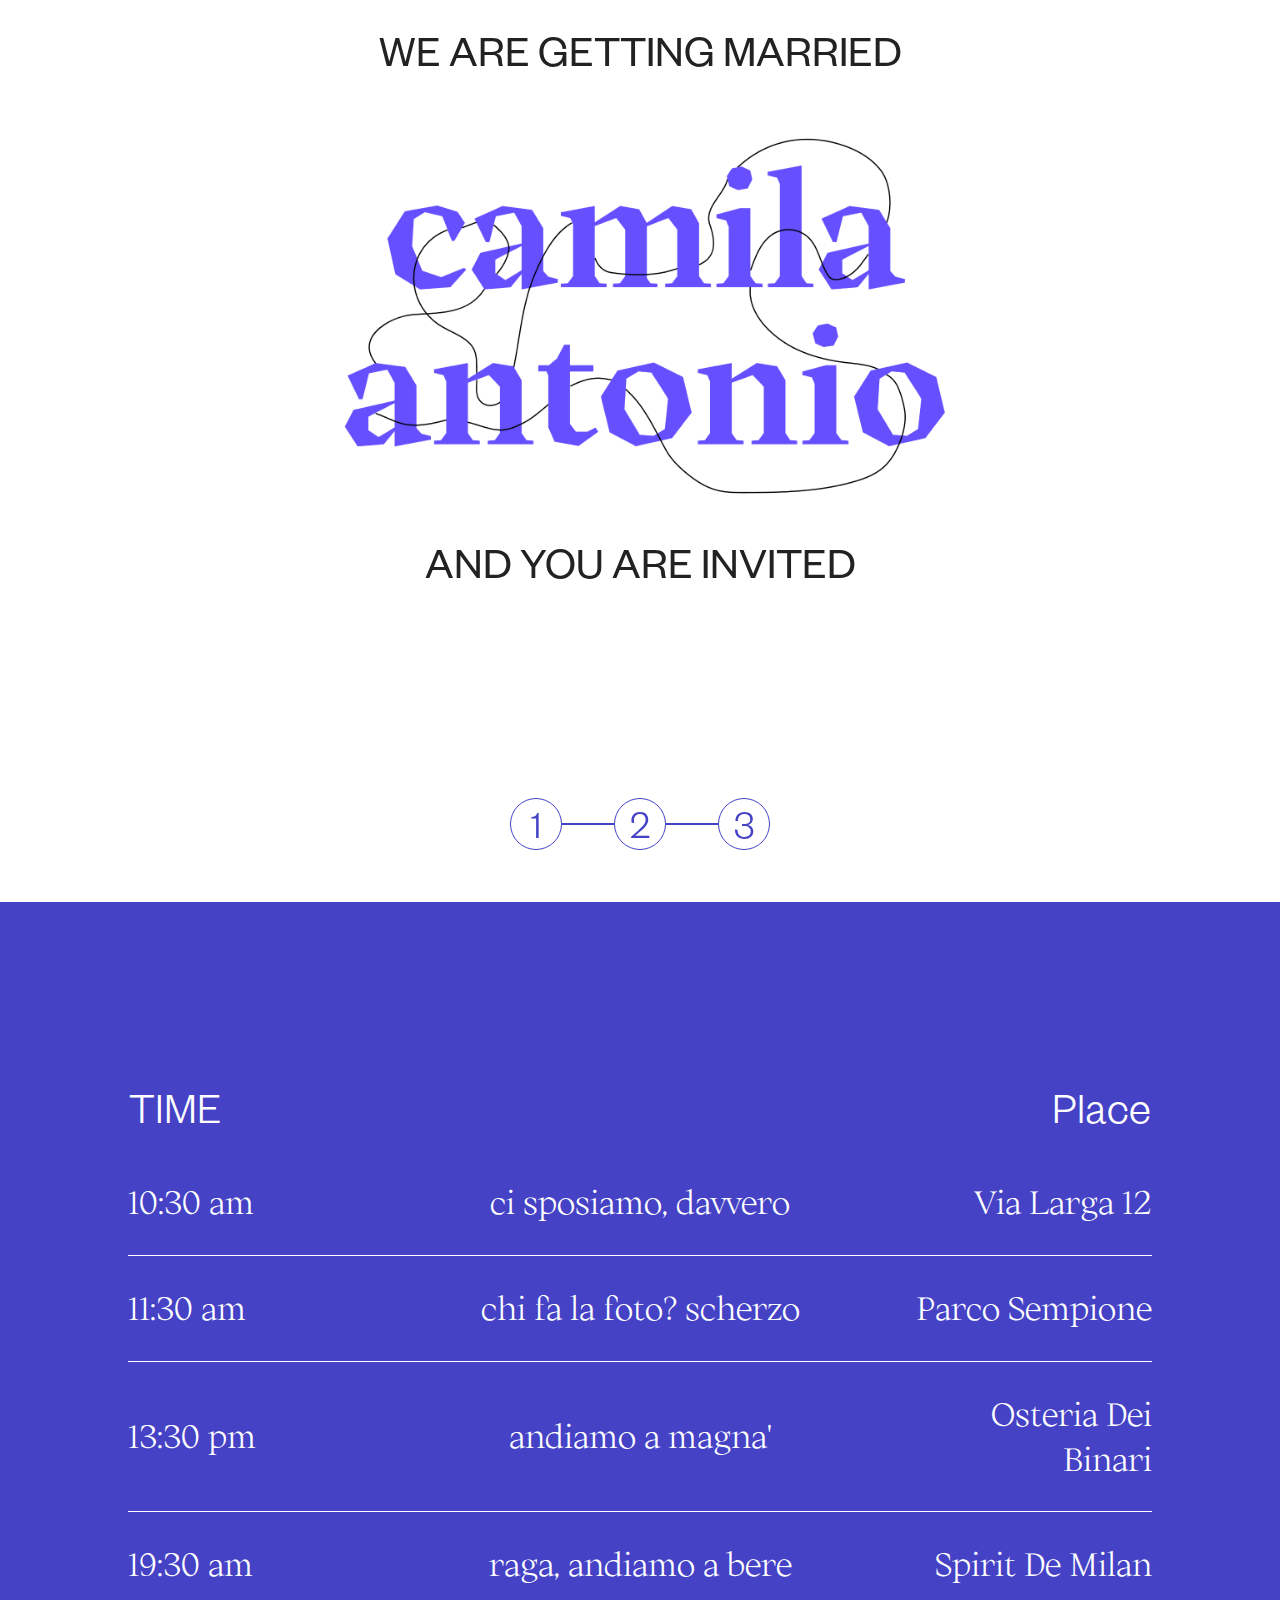
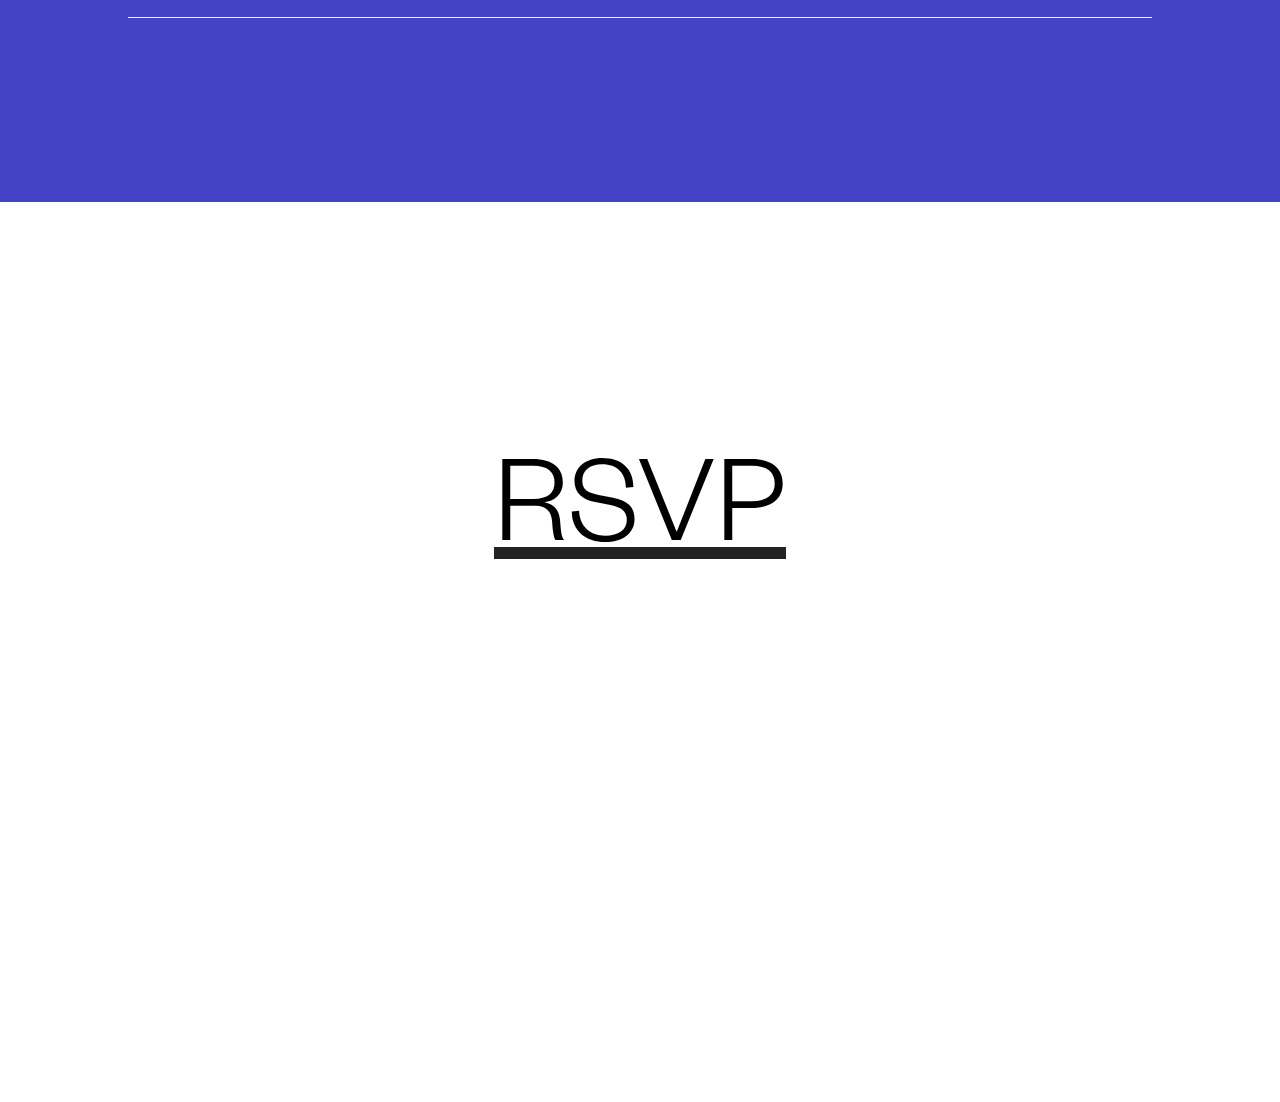
==== index.html @ f2231661 "first commit" ====
<!doctype html>
<html class="no-js" lang="">

<head>
  <meta charset="utf-8">
  <title></title>
  <meta name="description" content="">
  <meta name="viewport" content="width=device-width, initial-scale=1">
  <!-- Place favicon.ico in the root directory -->

  <link rel="stylesheet" href="css/normalize.css">
  <link rel="stylesheet" href="css/main.css">

  <meta name="theme-color" content="#fafafa">
</head>

<body>
  <section class="main" id="main">
    <h1 class="uppercase font-grotesk-regular">we are getting married</h1>
      <img class="hero" src="assets/logo-3@2x.png" alt="hero">
    <h1 class="uppercase font-grotesk-regular">and you are invited</h1>
  </section>
  <section class="timeline" id="timeline">
    <table>
      <tr class="font-grotesk-light">
        <th class="left-column">time</th>
        <th class="center-column"></th>
        <th class="right-column">place</th>
      </tr>
      <tr class="font-ortica-light">
        <td>10:30 am</td>
        <td class="center-column">ci sposiamo, davvero</td>
        <td class="right-column" style="width: 25%">via larga 12</td>
      </tr>
      <tr class="font-ortica-light">
        <td>11:30 am</td>
        <td class="center-column" style="width: 50%">chi fa la foto? scherzo</td>
        <td class="right-column">parco sempione</td>
      </tr>
      <tr class="font-ortica-light">
        <td>13:30 pm</td>
        <td class="center-column" style="width: 50%">andiamo a magna'</td>
        <td class="right-column">Osteria dei Binari</td>
      </tr>
      <tr class="font-ortica-light">
        <td>19:30 am</td>
        <td class="center-column" style="width: 50%">raga, andiamo a bere</td>
        <td class="right-column"> Spirit de Milan</td>
      </tr>
    </table>
  </section>
  <section class="confirmation" id="confirmation">
    <h2 class="rsvp font-grotesk-light"><a href="#top">RSVP</a></h2>
    <video width="50%" src="assets/Comp.mov" muted autoplay="autoplay" loop playsinline></video>
  </section>
  <nav class="navigation">
    <ul class="navigation-list">
      <a href="#top"><li class="navigation-item circled">1</li></a>
      <span class="navigation-item-separator"></span>
      <a href="#timeline"><li class="navigation-item circled">2</li></a>
      <span class="navigation-item-separator"></span>
      <a href="#confirmation"><li class="navigation-item circled">3</li></a>
    </ul>
  </nav>
  <script src="https://ajax.googleapis.com/ajax/libs/jquery/3.5.1/jquery.min.js"></script>
  <script src="js/main.js"></script>
</body>

</html>
---- css/main.css ----
/*! HTML5 Boilerplate v8.0.0 | MIT License | https://html5boilerplate.com/ */

/* main.css 2.1.0 | MIT License | https://github.com/h5bp/main.css#readme */
/*
 * What follows is the result of much research on cross-browser styling.
 * Credit left inline and big thanks to Nicolas Gallagher, Jonathan Neal,
 * Kroc Camen, and the H5BP dev community and team.
 */

/* ==========================================================================
   Base styles: opinionated defaults
   ========================================================================== */

html {
  color: #222;
  font-size: 1em;
  line-height: 1.4;
}

/*
 * Remove text-shadow in selection highlight:
 * https://twitter.com/miketaylr/status/12228805301
 *
 * Vendor-prefixed and regular ::selection selectors cannot be combined:
 * https://stackoverflow.com/a/16982510/7133471
 *
 * Customize the background color to match your design.
 */

::-moz-selection {
  background: #b3d4fc;
  text-shadow: none;
}

::selection {
  background: #b3d4fc;
  text-shadow: none;
}

/*
 * A better looking default horizontal rule
 */

hr {
  display: block;
  height: 1px;
  border: 0;
  border-top: 1px solid #ccc;
  margin: 1em 0;
  padding: 0;
}

/*
 * Remove the gap between audio, canvas, iframes,
 * images, videos and the bottom of their containers:
 * https://github.com/h5bp/html5-boilerplate/issues/440
 */

audio,
canvas,
iframe,
img,
svg,
video {
  vertical-align: middle;
}

/*
 * Remove default fieldset styles.
 */

fieldset {
  border: 0;
  margin: 0;
  padding: 0;
}

/*
 * Allow only vertical resizing of textareas.
 */

textarea {
  resize: vertical;
}

/* ==========================================================================
   Author's custom styles
   ========================================================================== */

/* ==========================================================================
   Helper classes
   ========================================================================== */

/*
 * Hide visually and from screen readers
 */

.hidden,
[hidden] {
  display: none !important;
}

/*
 * Hide only visually, but have it available for screen readers:
 * https://snook.ca/archives/html_and_css/hiding-content-for-accessibility
 *
 * 1. For long content, line feeds are not interpreted as spaces and small width
 *    causes content to wrap 1 word per line:
 *    https://medium.com/@jessebeach/beware-smushed-off-screen-accessible-text-5952a4c2cbfe
 */

.sr-only {
  border: 0;
  clip: rect(0, 0, 0, 0);
  height: 1px;
  margin: -1px;
  overflow: hidden;
  padding: 0;
  position: absolute;
  white-space: nowrap;
  width: 1px;
  /* 1 */
}

/*
 * Extends the .sr-only class to allow the element
 * to be focusable when navigated to via the keyboard:
 * https://www.drupal.org/node/897638
 */

.sr-only.focusable:active,
.sr-only.focusable:focus {
  clip: auto;
  height: auto;
  margin: 0;
  overflow: visible;
  position: static;
  white-space: inherit;
  width: auto;
}

/*
 * Hide visually and from screen readers, but maintain layout
 */

.invisible {
  visibility: hidden;
}

/*
 * Clearfix: contain floats
 *
 * For modern browsers
 * 1. The space content is one way to avoid an Opera bug when the
 *    `contenteditable` attribute is included anywhere else in the document.
 *    Otherwise it causes space to appear at the top and bottom of elements
 *    that receive the `clearfix` class.
 * 2. The use of `table` rather than `block` is only necessary if using
 *    `:before` to contain the top-margins of child elements.
 */

.clearfix::before,
.clearfix::after {
  content: " ";
  display: table;
}

.clearfix::after {
  clear: both;
}

/* ==========================================================================
   EXAMPLE Media Queries for Responsive Design.
   These examples override the primary ('mobile first') styles.
   Modify as content requires.
   ========================================================================== */

@media only screen and (min-width: 35em) {
  /* Style adjustments for viewports that meet the condition */
}

@media print,
  (-webkit-min-device-pixel-ratio: 1.25),
  (min-resolution: 1.25dppx),
  (min-resolution: 120dpi) {
  /* Style adjustments for high resolution devices */
}

/* ==========================================================================
   Print styles.
   Inlined to avoid the additional HTTP request:
   https://www.phpied.com/delay-loading-your-print-css/
   ========================================================================== */

@media print {
  *,
  *::before,
  *::after {
    background: #fff !important;
    color: #000 !important;
    /* Black prints faster */
    box-shadow: none !important;
    text-shadow: none !important;
  }

  a,
  a:visited {
    text-decoration: underline;
  }

  a[href]::after {
    content: " (" attr(href) ")";
  }

  abbr[title]::after {
    content: " (" attr(title) ")";
  }

  /*
   * Don't show links that are fragment identifiers,
   * or use the `javascript:` pseudo protocol
   */
  a[href^="#"]::after,
  a[href^="javascript:"]::after {
    content: "";
  }

  pre {
    white-space: pre-wrap !important;
  }

  pre,
  blockquote {
    border: 1px solid #999;
    page-break-inside: avoid;
  }

  /*
   * Printing Tables:
   * https://web.archive.org/web/20180815150934/http://css-discuss.incutio.com/wiki/Printing_Tables
   */
  thead {
    display: table-header-group;
  }

  tr,
  img {
    page-break-inside: avoid;
  }

  p,
  h2,
  h3 {
    orphans: 3;
    widows: 3;
  }

  h2,
  h3 {
    page-break-after: avoid;
  }
}

* {
  -webkit-transition: all 0.4s ease-in;
  -moz-transition:    all 0.4s ease-in;
  -ms-transition:     all 0.4s ease-in;
  -o-transition:      all 0.4s ease-in;
}

/****** typo ***********/
h1{
  font-size: 3.5vw;
  font-weight: lighter;
}

@font-face {
  font-family: ortica-light;
  src: url("../fonts/ortica/Ortica-Light.woff") format("woff");
}

@font-face {
  font-family: grotesk-regular;
  src: url("../fonts/grotesk/FoundersGrotesk-Regular.otf") format("opentype");
}

@font-face {
  font-family: grotesk-light;
  src: url("../fonts/grotesk/Founders Grotesk - Light.otf") format("opentype");
}

.uppercase{
  text-transform: uppercase;
}

.font-ortica-light{
  font-family: ortica-light, serif;
  font-weight: lighter;
}

.font-grotesk-regular{
  font-family: grotesk-regular, sans-serif;
}

.font-grotesk-light{
  font-family: grotesk-light, sans-serif;
}

section{
  height: 100vh;
}

.main, .timeline .confirmation {
  position: sticky;
  top: 0;
}

/******* main********/

.main{
  display: flex;
  flex-direction: column;
  align-items: center;
  margin-bottom: 0.2vh;
}

.hero{
  max-width: 50%;
}


/********timeline*******/

.timeline{
  width: 100%;
  background-color: #4542c6;
  display: flex;
  align-items: center;
  justify-content: center;
  z-index: 2;
}

table{
  width: 80%;
  color: white;
  border-collapse: collapse;
}

th{
  text-transform: uppercase;
  font-weight: lighter;
  font-size: 45px;
}

tr{
  height: 50px;
}

td{
  padding: 30px 0 30px 0;
  border-bottom: 1px solid white;
  font-size: 2em;
}

.center-column{
  width: 50%;
  text-align: center;
}

.right-column{
  width: 25%;
  text-align: right;
  text-transform: capitalize;
}

.left-column{
  width: 25%;
  text-align: left;
}

/****** confirmation *******/
.confirmation{
  display: flex;
  flex-direction: column;
  align-items: center;
  justify-content: center;
  background-color: white;
  z-index: 3;
}

/********* navigation ******/

.navigation{
  position: fixed;
  bottom: 10px;
  z-index: 100;
}

.navigation-list{
  text-decoration: none;
  list-style: none;
  display: flex;
  flex-direction: row;
  align-items: center;
  padding: 0;
  font-size: 2.5em;
  font-family: grotesk-light;
}

.navigation-item-separator{
  width: 50px;
  height: 0;
  border: 1px solid #4542c6;
  display: inline;
}

.navigation-item-separator-white{
  width: 50px;
  height: 0;
  border: 1px solid white;
  display: inline;
}

.circled {
  border-radius: 50%;
  width: 30px;
  height: 30px;
  padding: 10px 10px 10px 10px;
  border: 1px solid #4542c6;
  line-height: 1.2;
  text-align: center;
  color: #4542c6;
}

.circled-white {
  border-radius: 50%;
  width: 30px;
  height: 30px;
  padding: 10px 10px 10px 10px;
  border: 1px solid white;
  line-height: 1.2;
  text-align: center;
  color: white;
}

video{
  margin-bottom: 200px;
}

.rsvp{
  margin-top: 200px;
  font-size: 8em;
  text-decoration: underline;
  font-weight: lighter;
}
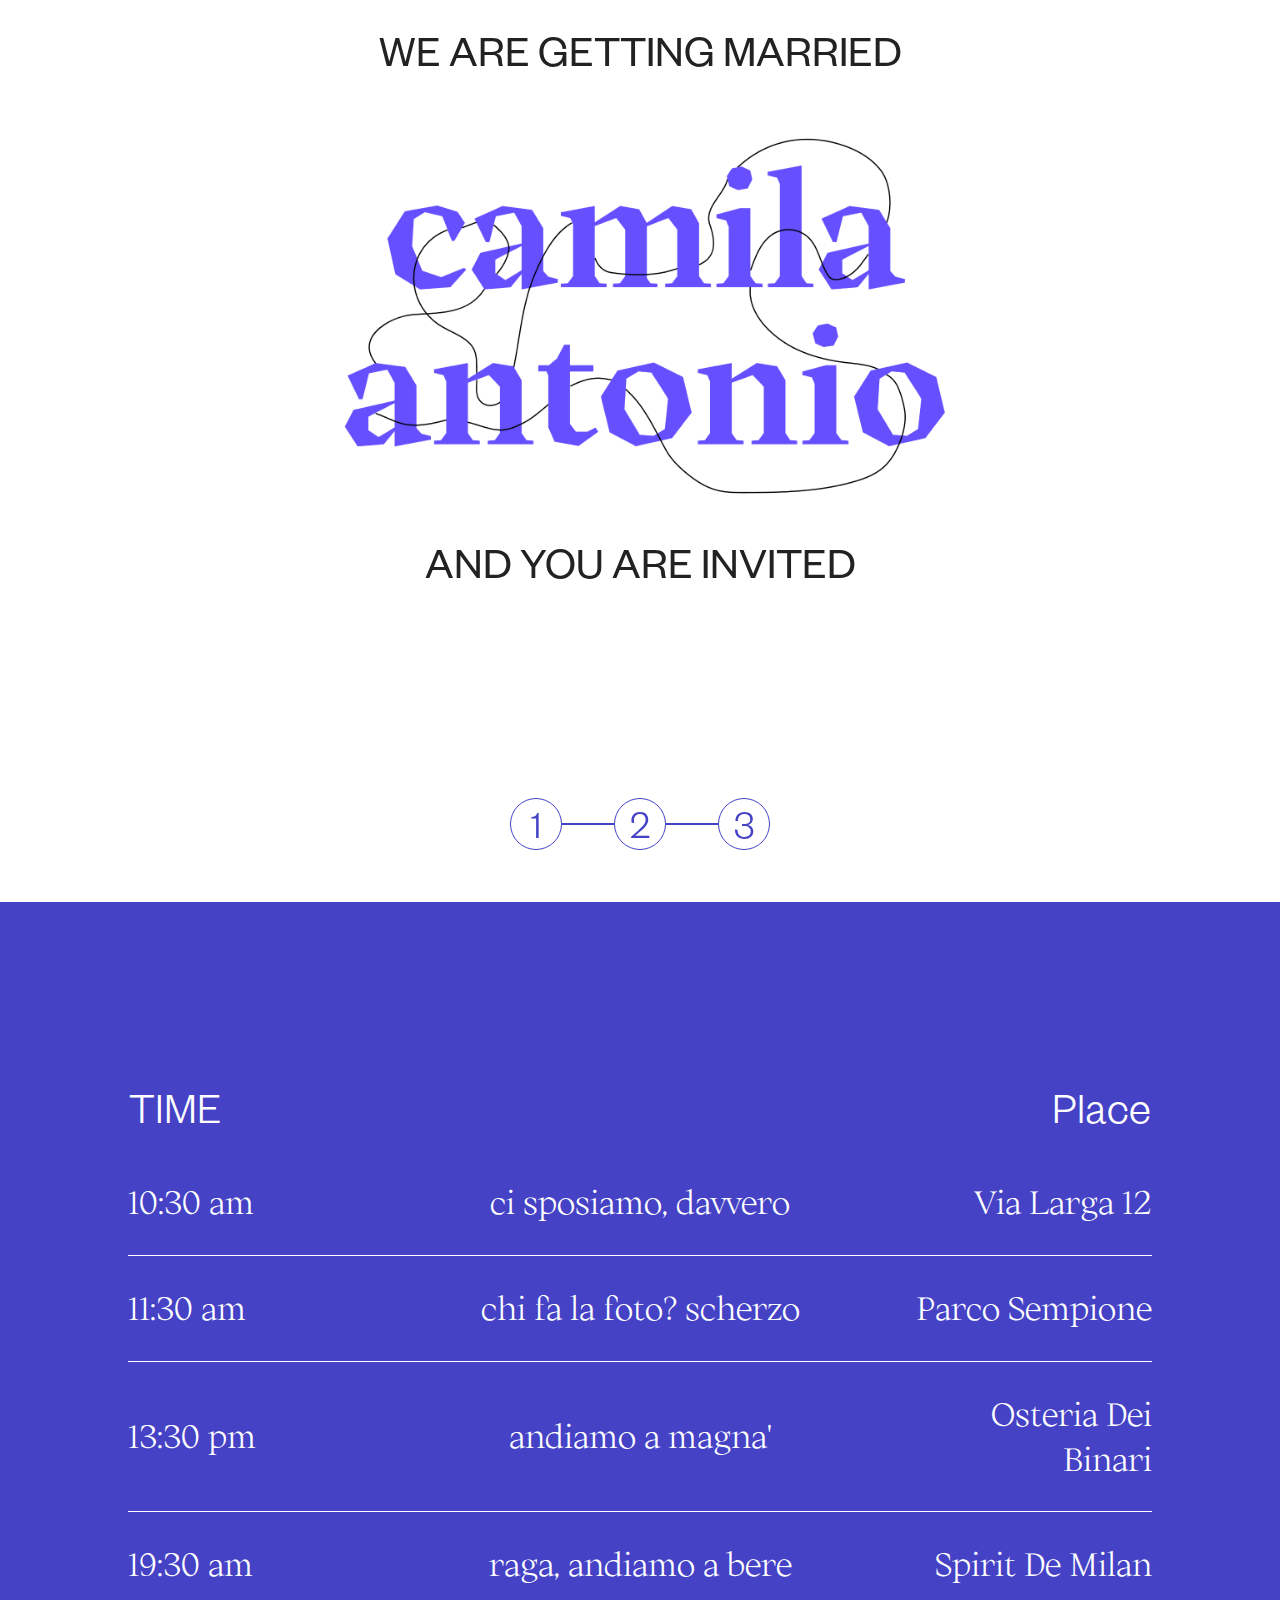
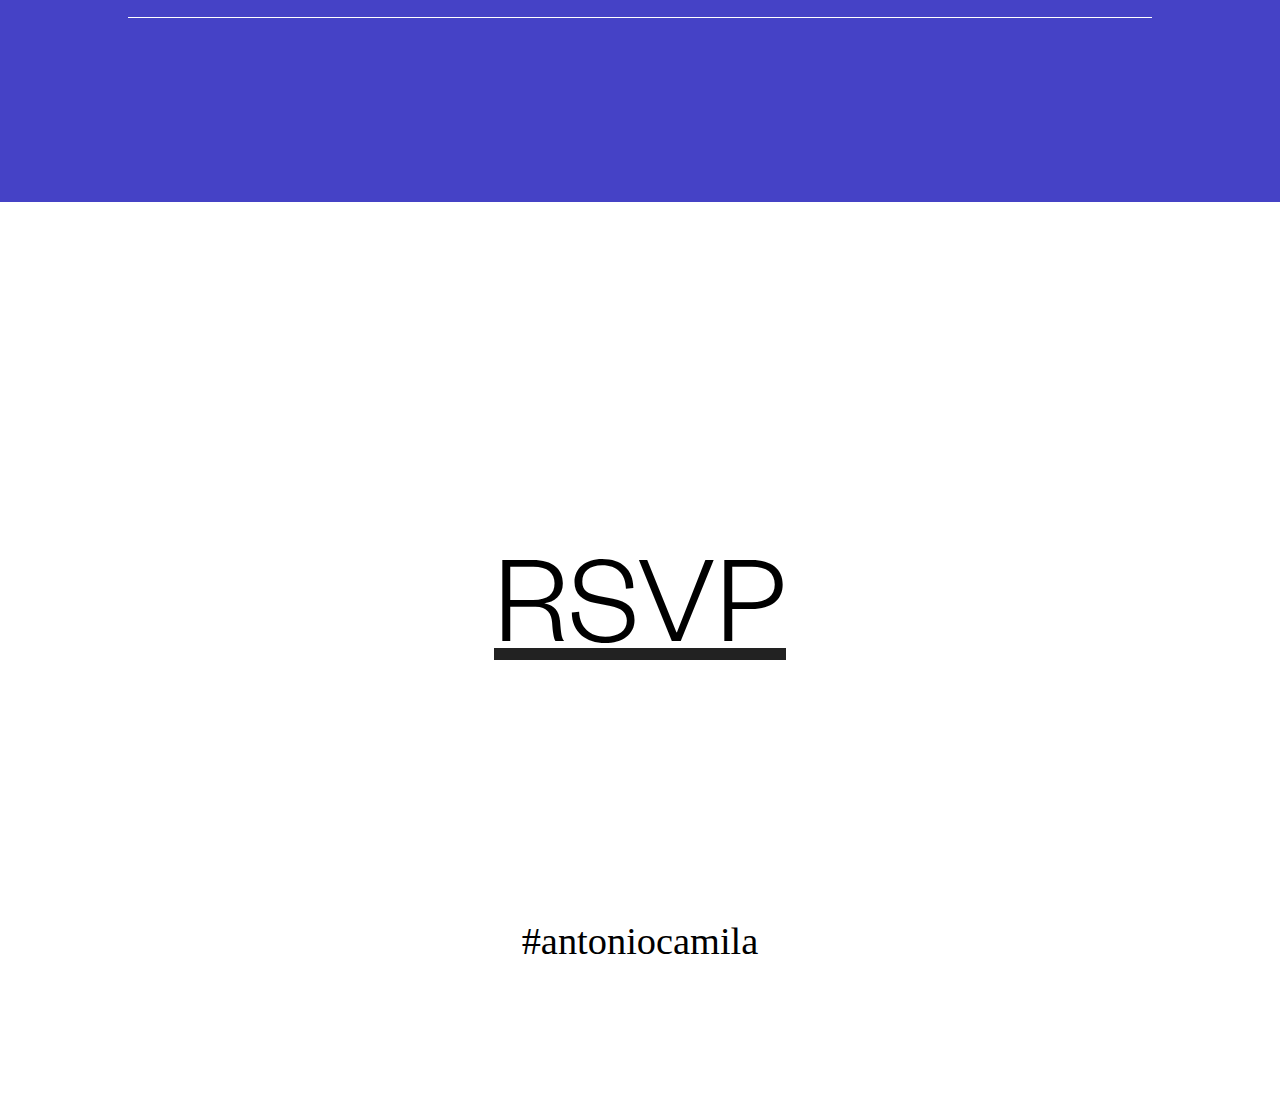
==== commit 79cbe05b: "second commit" ====
--- a/index.html
+++ b/index.html
@@ -19,6 +19,7 @@
     <h1 class="uppercase font-grotesk-regular">we are getting married</h1>
       <img class="hero" src="assets/logo-3@2x.png" alt="hero">
     <h1 class="uppercase font-grotesk-regular">and you are invited</h1>
+    <div id="mytimer" class="timer font-ortica-light"></div>
   </section>
   <section class="timeline" id="timeline">
     <table>
@@ -30,28 +31,29 @@
       <tr class="font-ortica-light">
         <td>10:30 am</td>
         <td class="center-column">ci sposiamo, davvero</td>
-        <td class="right-column" style="width: 25%">via larga 12</td>
+        <td class="right-column" style="width: 25%"><a href="https://goo.gl/maps/X32j73TKW4fH93Zu8" target="_blank">via larga 12</a></td>
       </tr>
       <tr class="font-ortica-light">
         <td>11:30 am</td>
         <td class="center-column" style="width: 50%">chi fa la foto? scherzo</td>
-        <td class="right-column">parco sempione</td>
+        <td class="right-column"><a href="https://goo.gl/maps/VPfn3s9q8HyW8BjJA" target="_blank">parco sempione</a></td>
       </tr>
       <tr class="font-ortica-light">
         <td>13:30 pm</td>
         <td class="center-column" style="width: 50%">andiamo a magna'</td>
-        <td class="right-column">Osteria dei Binari</td>
+        <td class="right-column"><a href="https://g.page/osteriadelbinari?share" target="_blank">Osteria dei Binari</a></td>
       </tr>
       <tr class="font-ortica-light">
         <td>19:30 am</td>
         <td class="center-column" style="width: 50%">raga, andiamo a bere</td>
-        <td class="right-column"> Spirit de Milan</td>
+        <td class="right-column"><a href="https://g.page/spiritdemilan?share" target="_blank">Spirit de Milan</a></td>
       </tr>
     </table>
   </section>
   <section class="confirmation" id="confirmation">
-    <h2 class="rsvp font-grotesk-light"><a href="#top">RSVP</a></h2>
+    <div class="rsvp font-grotesk-light"><a href="#top">RSVP</a></div>
     <video width="50%" src="assets/Comp.mov" muted autoplay="autoplay" loop playsinline></video>
+    <div class="hashtag-container"><a class="hashtag" href="http://instagram.com/tags/antoniocamila" target="_blank">#antoniocamila</a></div>
   </section>
   <nav class="navigation">
     <ul class="navigation-list">
--- a/css/main.css
+++ b/css/main.css
@@ -328,6 +328,10 @@
   max-width: 50%;
 }
 
+.timer{
+  display: flex;
+  font-size: 3vw;
+}
 
 /********timeline*******/
 
@@ -360,6 +364,10 @@
   padding: 30px 0 30px 0;
   border-bottom: 1px solid white;
   font-size: 2em;
+}
+
+td a{
+  color: white;
 }
 
 .center-column{
@@ -386,6 +394,28 @@
   justify-content: center;
   background-color: white;
   z-index: 3;
+  width: 100%;
+}
+
+video{
+
+}
+
+.rsvp{
+  margin-top: 400px;
+  font-size: 8em;
+  text-decoration: underline;
+  font-weight: lighter;
+}
+
+.hashtag-container{
+  margin-top: 50px;
+  margin-bottom: 200px;
+}
+
+.hashtag{
+  color: black;
+  font-size: 3vw;
 }
 
 /********* navigation ******/
@@ -443,13 +473,14 @@
   color: white;
 }
 
-video{
-  margin-bottom: 200px;
-}
-
-.rsvp{
-  margin-top: 200px;
-  font-size: 8em;
-  text-decoration: underline;
-  font-weight: lighter;
-}
+/***** media query*****/
+@media screen and (max-width: 992px) {
+  /******* main********/
+  .hero{
+    max-width: 60%;
+  }
+
+  h1{
+    font-size: 8vw;
+  }
+}
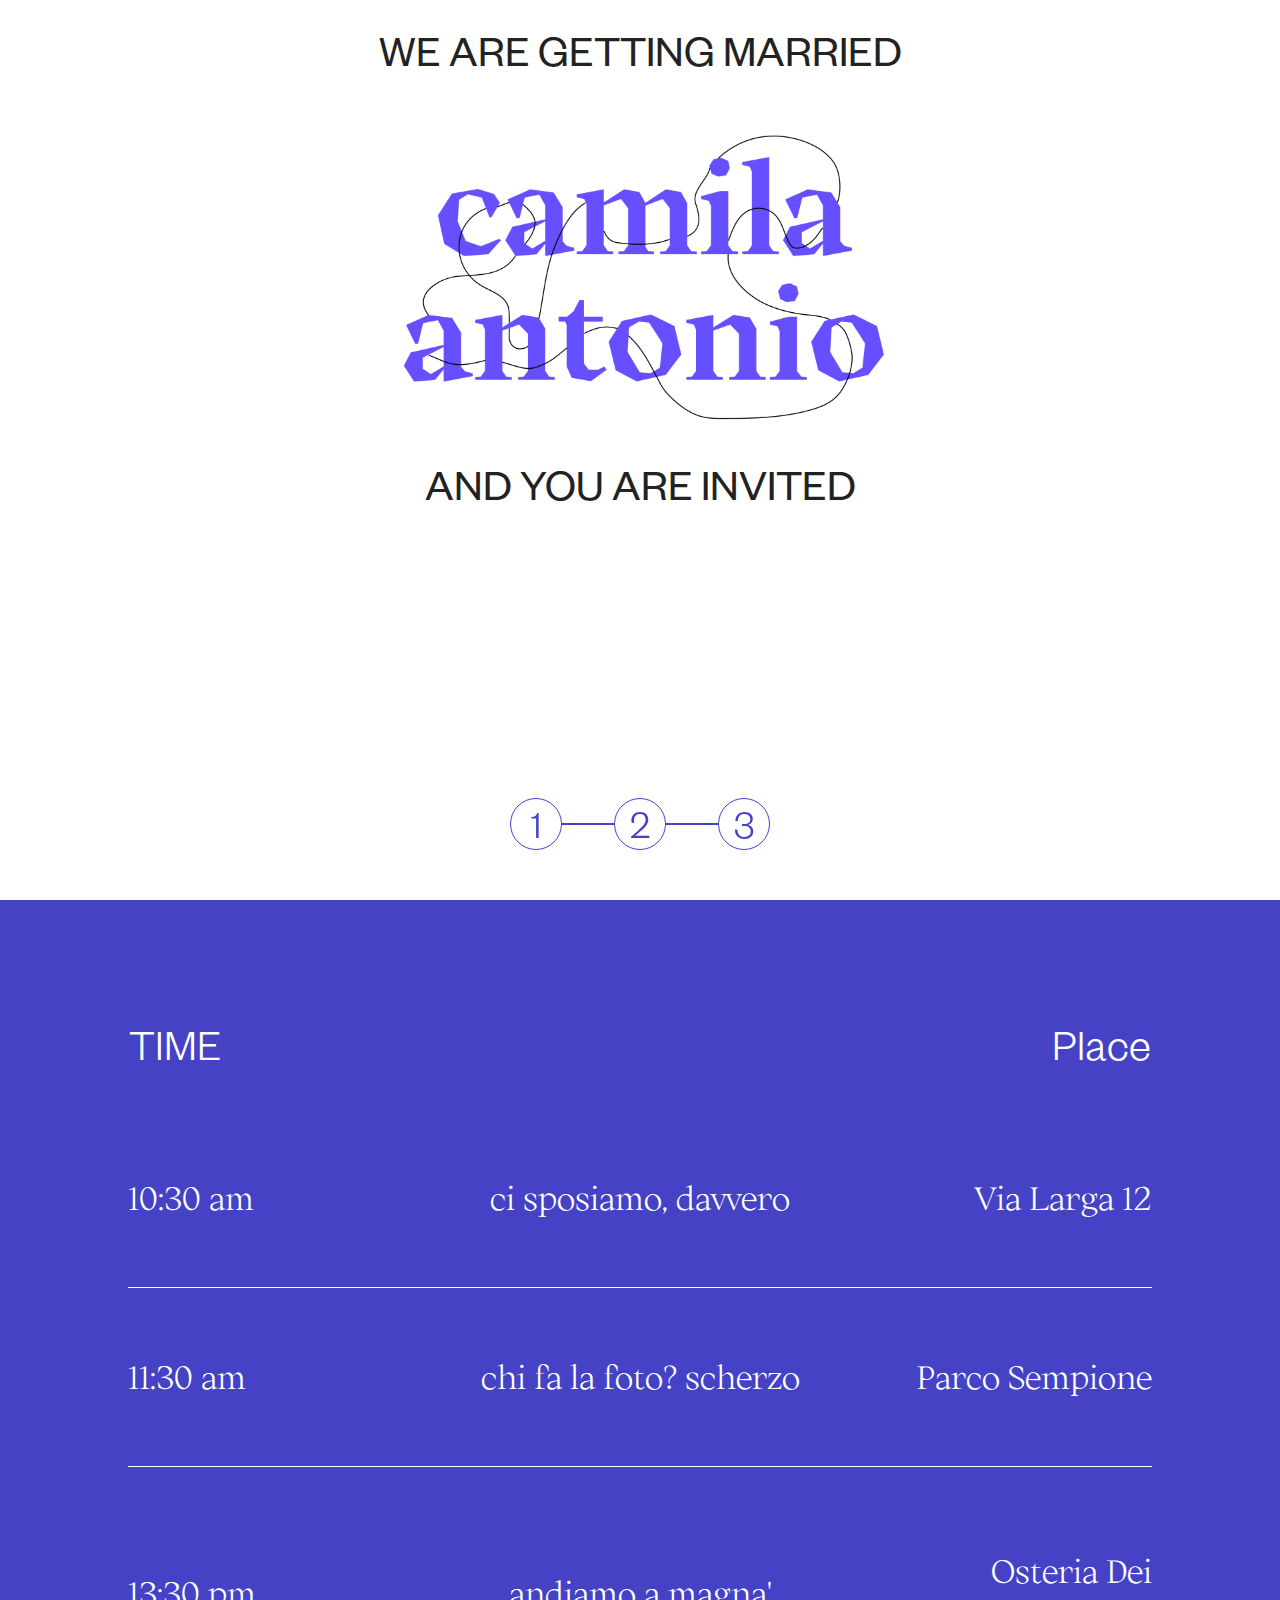
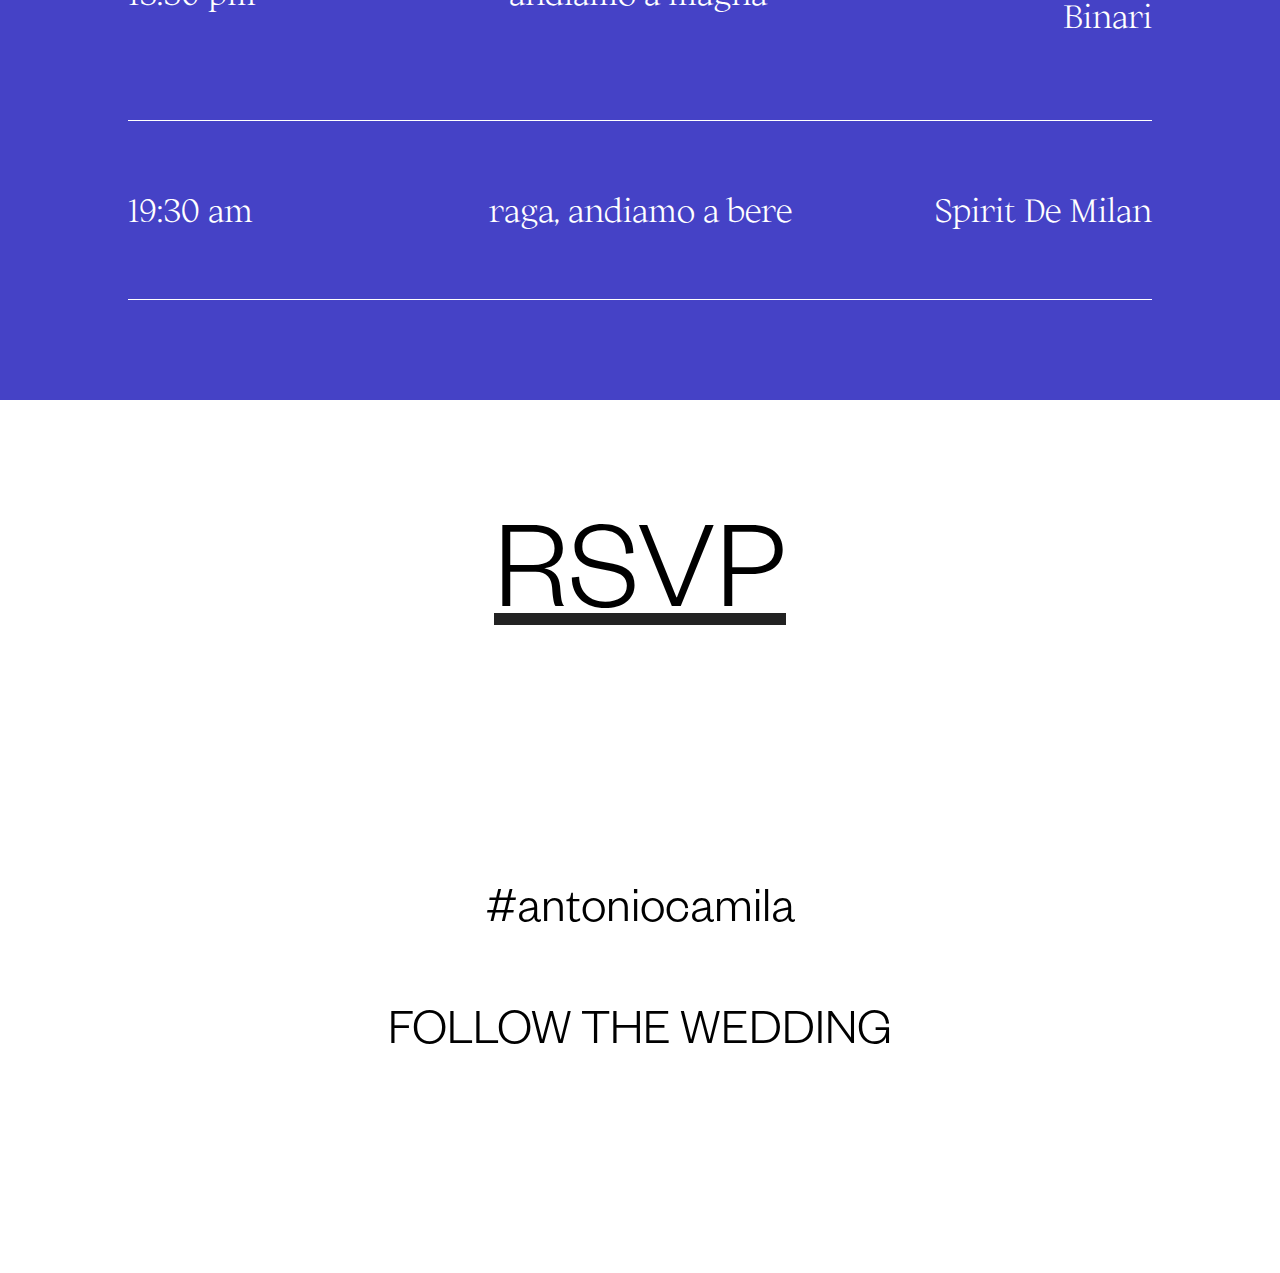
==== commit 6d10508b: "improvement and add zoom link" ====
--- a/index.html
+++ b/index.html
@@ -24,9 +24,9 @@
   <section class="timeline" id="timeline">
     <table>
       <tr class="font-grotesk-light">
-        <th class="left-column">time</th>
+        <th class="left-column uppercase">time</th>
         <th class="center-column"></th>
-        <th class="right-column">place</th>
+        <th class="right-column uppercase">place</th>
       </tr>
       <tr class="font-ortica-light">
         <td>10:30 am</td>
@@ -53,7 +53,10 @@
   <section class="confirmation" id="confirmation">
     <div class="rsvp font-grotesk-light"><a href="#top">RSVP</a></div>
     <video width="50%" src="assets/Comp.mov" muted autoplay="autoplay" loop playsinline></video>
-    <div class="hashtag-container"><a class="hashtag" href="http://instagram.com/tags/antoniocamila" target="_blank">#antoniocamila</a></div>
+    <div class="hashtag-container font-grotesk-light"><a class="hashtag" href="http://instagram.com/tags/antoniocamila" target="_blank">#antoniocamila</a></div>
+    <div class="zoom-container uppercase font-grotesk-light">
+      <a href="https://us04web.zoom.us/j/3409817454?pwd=V2RxazdUcEowdE5XdHIyUlJRTkxhdz09">follow the wedding</a>
+    </div>
   </section>
   <nav class="navigation">
     <ul class="navigation-list">
--- a/css/main.css
+++ b/css/main.css
@@ -306,26 +306,18 @@
   font-family: grotesk-light, sans-serif;
 }
 
-section{
-  height: 100vh;
-}
-
-.main, .timeline .confirmation {
-  position: sticky;
-  top: 0;
-}
-
 /******* main********/
 
 .main{
   display: flex;
   flex-direction: column;
   align-items: center;
-  margin-bottom: 0.2vh;
+  position: sticky;
+  height: 100vh;
 }
 
 .hero{
-  max-width: 50%;
+  max-width: 40%;
 }
 
 .timer{
@@ -339,9 +331,10 @@
   width: 100%;
   background-color: #4542c6;
   display: flex;
-  align-items: center;
+  padding: 100px 0 100px 0;
   justify-content: center;
   z-index: 2;
+  height: 100vh;
 }
 
 table{
@@ -395,14 +388,10 @@
   background-color: white;
   z-index: 3;
   width: 100%;
-}
-
-video{
-
+  padding: 100px 0 200px 0;
 }
 
 .rsvp{
-  margin-top: 400px;
   font-size: 8em;
   text-decoration: underline;
   font-weight: lighter;
@@ -410,12 +399,16 @@
 
 .hashtag-container{
   margin-top: 50px;
-  margin-bottom: 200px;
+  margin-bottom: 50px;
 }
 
 .hashtag{
   color: black;
-  font-size: 3vw;
+  font-size: 4vw;
+}
+
+.zoom-container{
+  font-size: 4vw;
 }
 
 /********* navigation ******/
@@ -483,4 +476,12 @@
   h1{
     font-size: 8vw;
   }
-}
+
+  td{
+    font-size: 1em;
+  }
+
+  .hashtag{
+    font-size: 2em;
+  }
+}
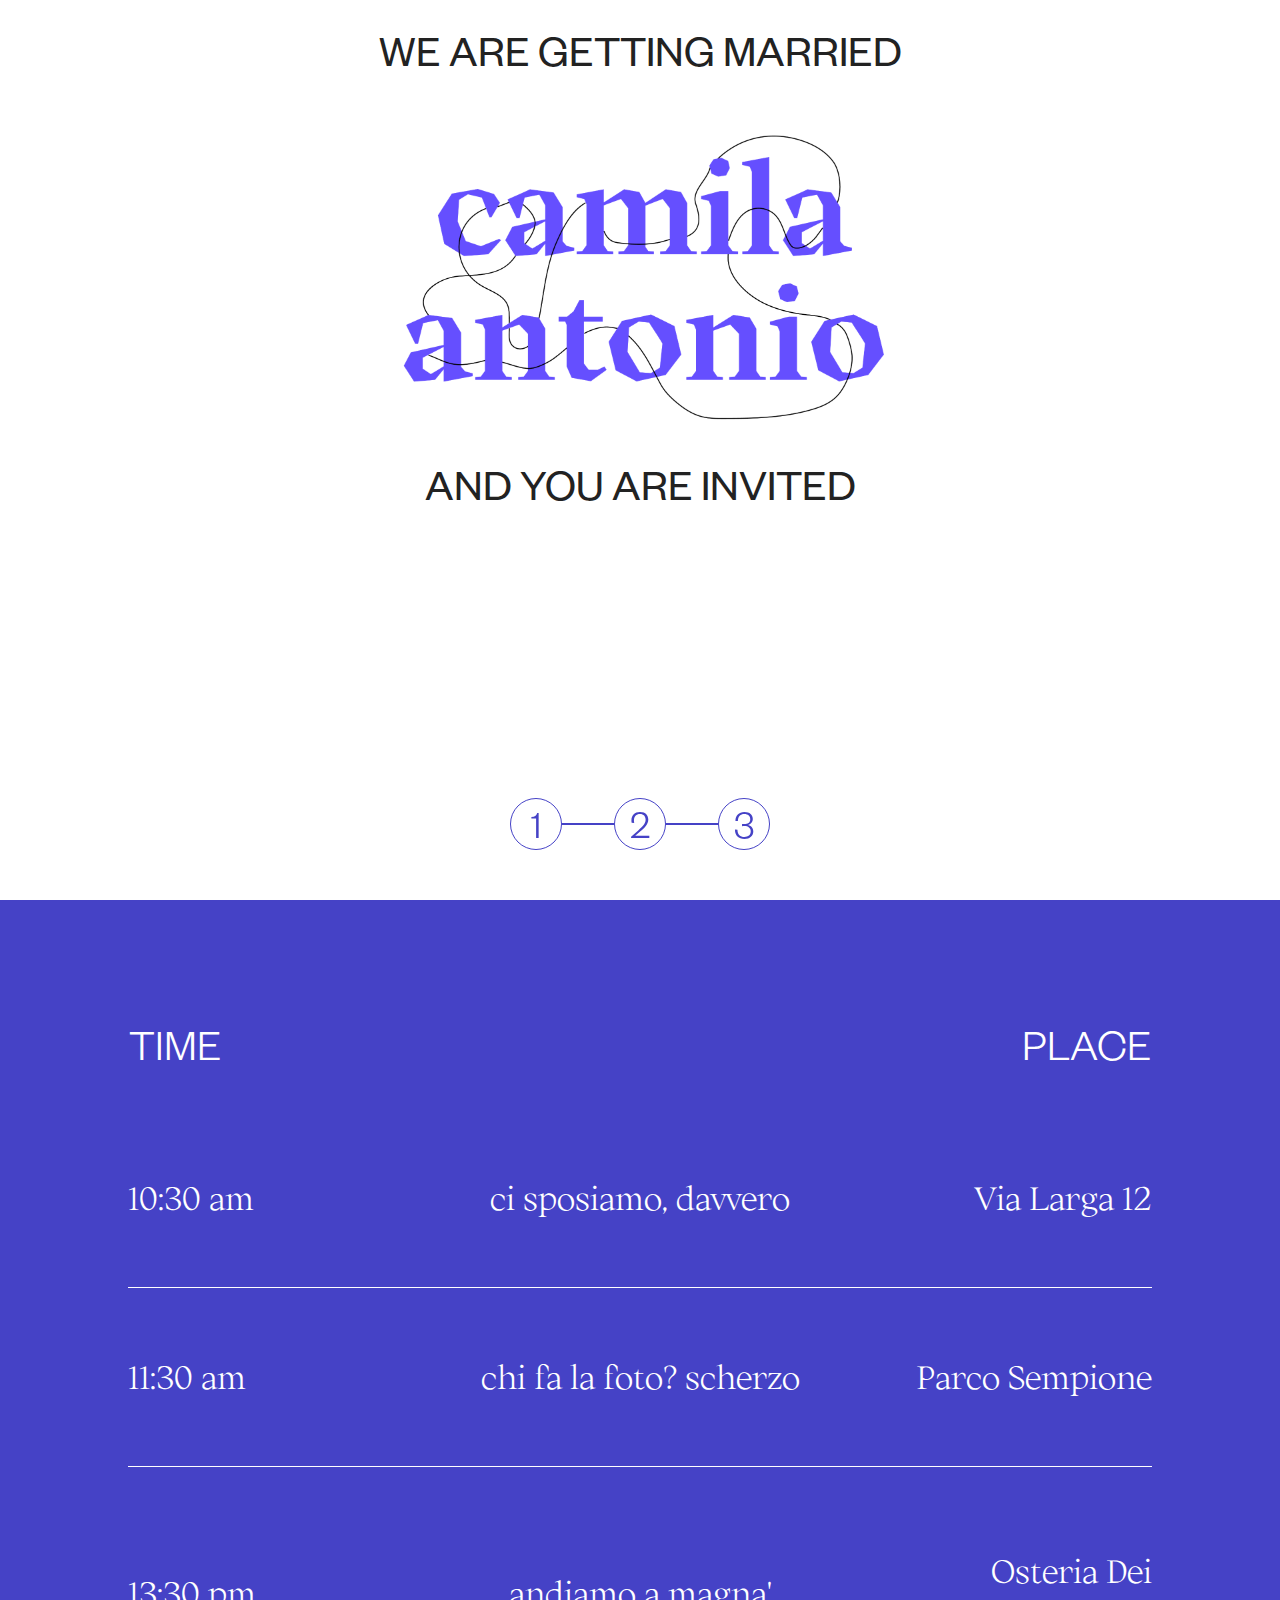
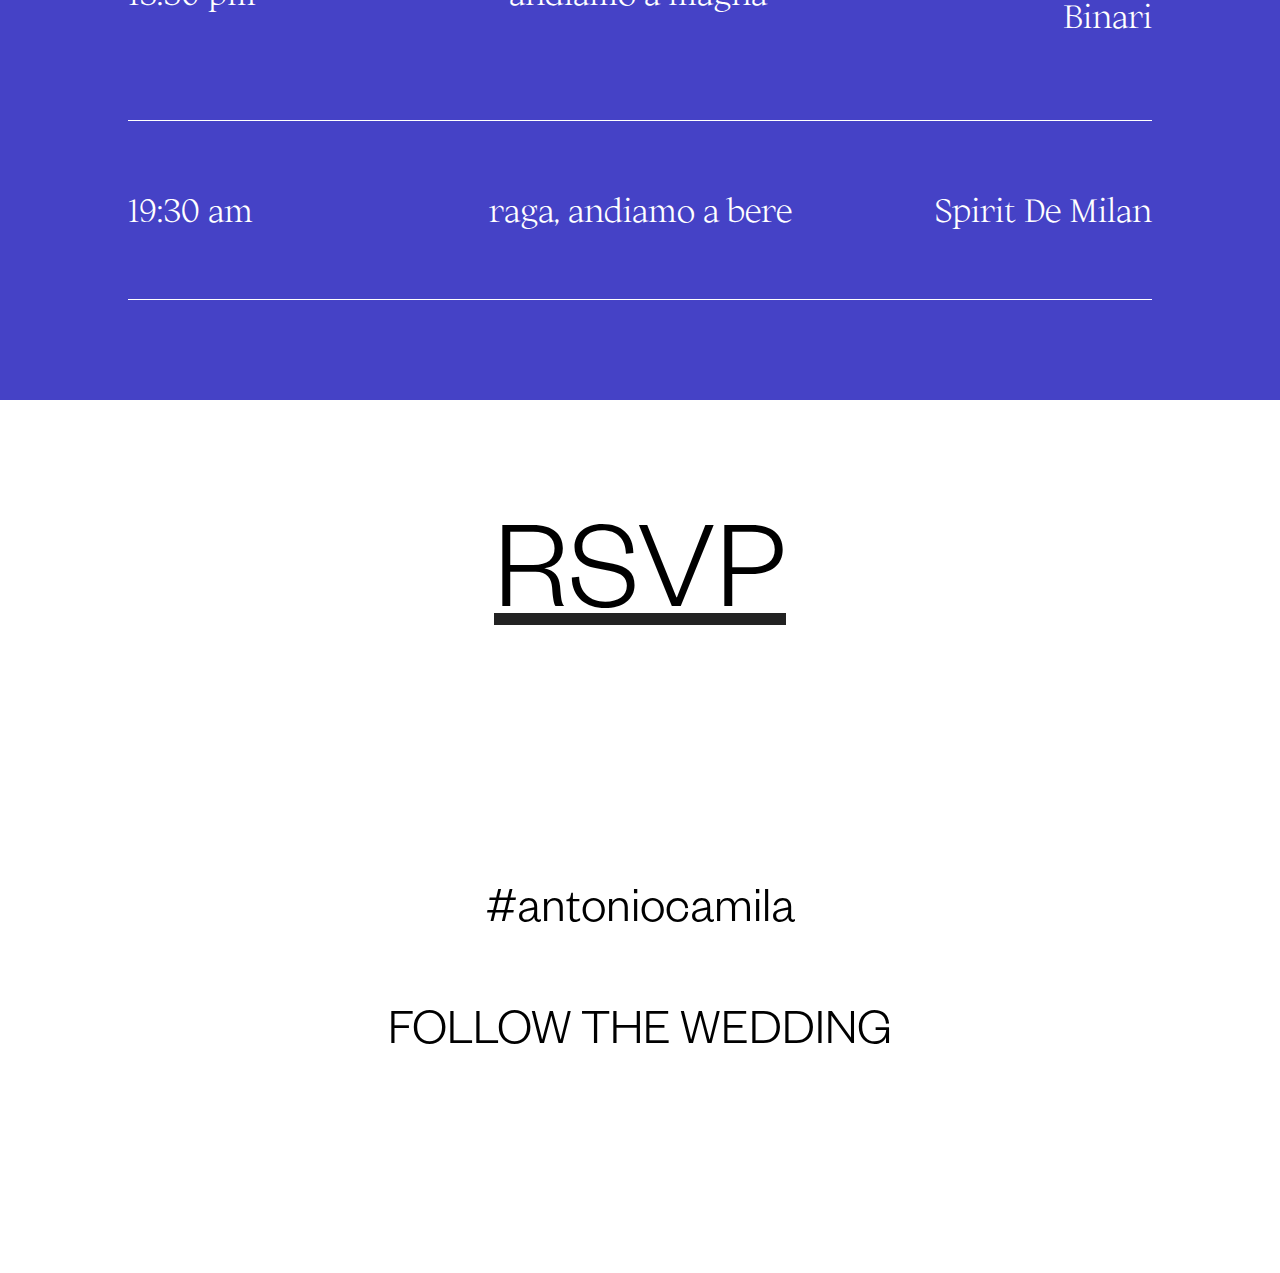
==== commit b4a0ab76: "add link to doodle" ====
--- a/index.html
+++ b/index.html
@@ -51,7 +51,7 @@
     </table>
   </section>
   <section class="confirmation" id="confirmation">
-    <div class="rsvp font-grotesk-light"><a href="#top">RSVP</a></div>
+    <div class="rsvp font-grotesk-light"><a href="https://doodle.com/poll/38eqvxg6m5szmcwc" target="_blank">RSVP</a></div>
     <video width="50%" src="assets/Comp.mov" muted autoplay="autoplay" loop playsinline></video>
     <div class="hashtag-container font-grotesk-light"><a class="hashtag" href="http://instagram.com/tags/antoniocamila" target="_blank">#antoniocamila</a></div>
     <div class="zoom-container uppercase font-grotesk-light">
--- a/css/main.css
+++ b/css/main.css
@@ -290,7 +290,7 @@
 }
 
 .uppercase{
-  text-transform: uppercase;
+  text-transform: uppercase !important;
 }
 
 .font-ortica-light{
@@ -470,9 +470,13 @@
 @media screen and (max-width: 992px) {
   /******* main********/
   .hero{
-    max-width: 60%;
-  }
-
+    max-width: 90%;
+  }
+
+  .timer{
+    font-size: 5vw;
+  }
+  
   h1{
     font-size: 8vw;
   }
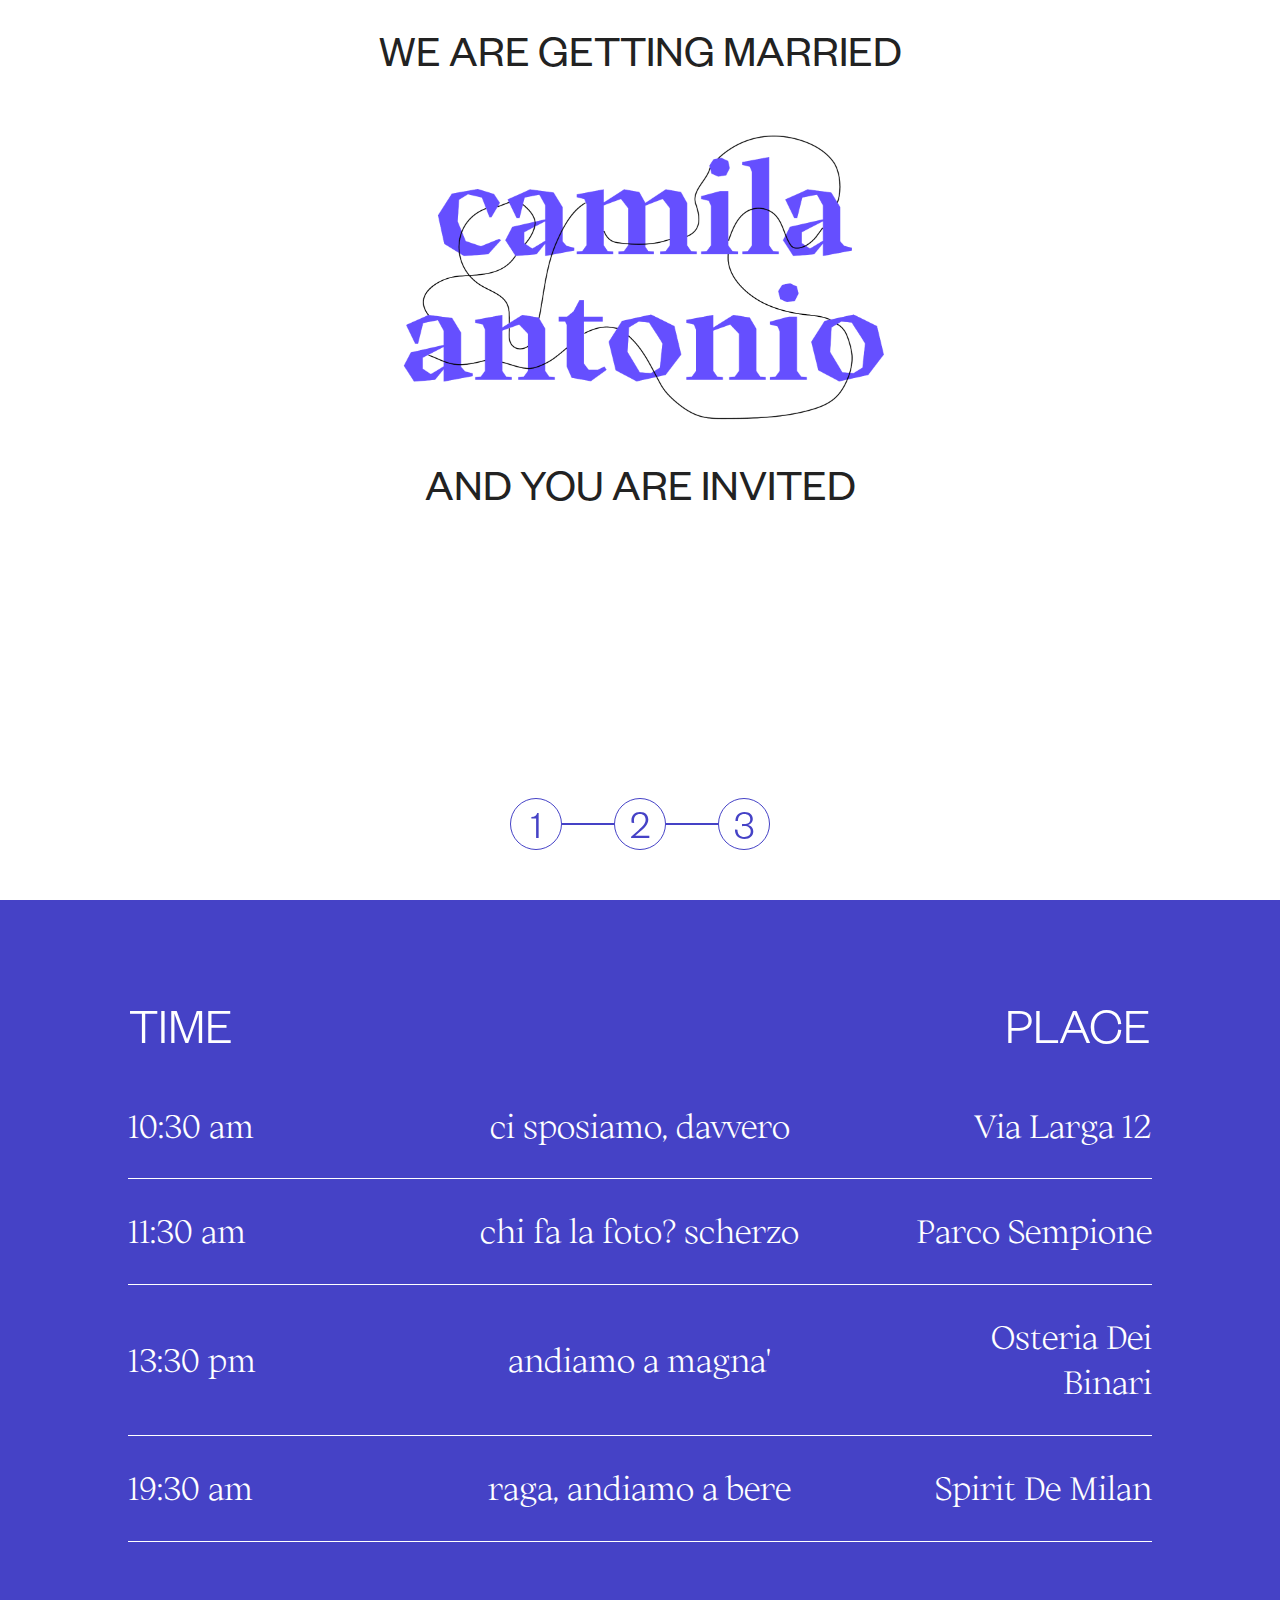
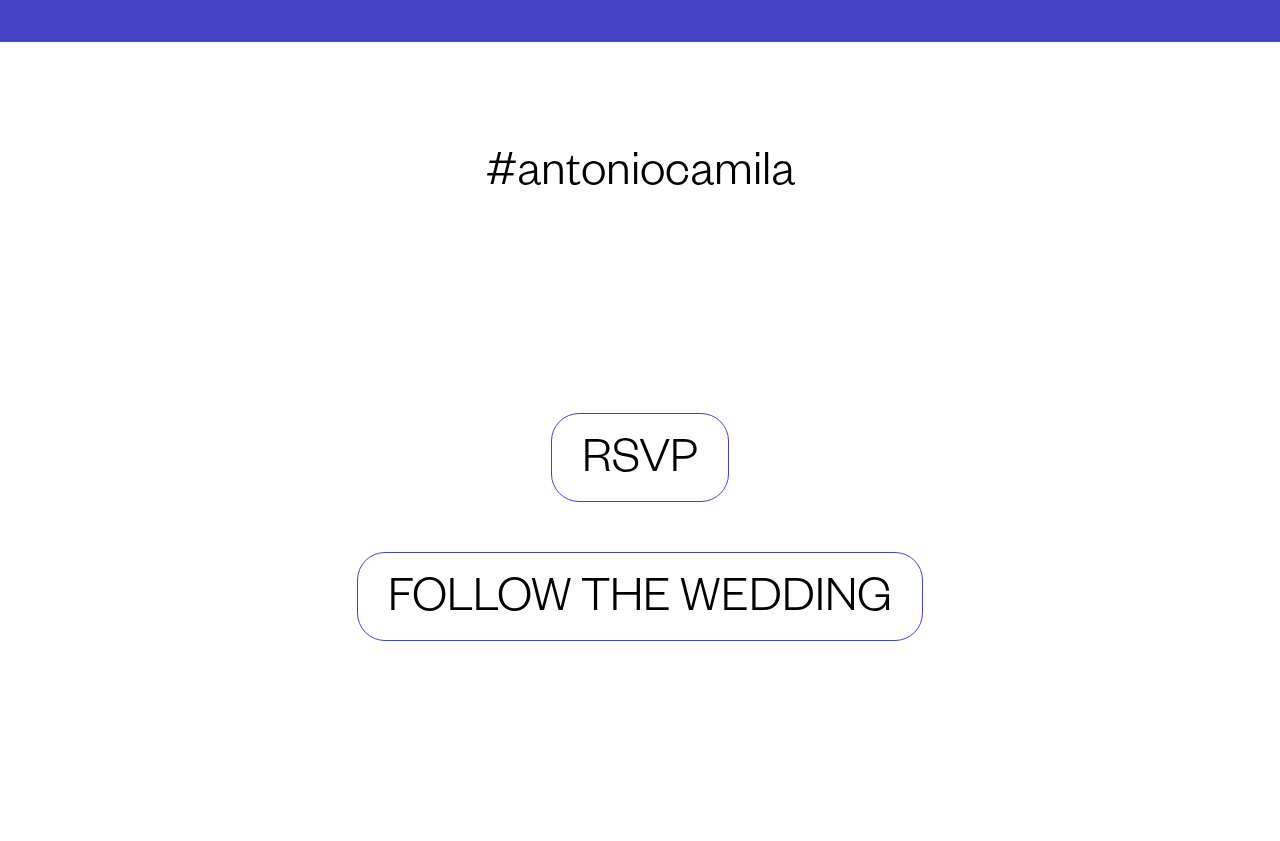
==== commit 2e75e817: "fix and improvements" ====
--- a/index.html
+++ b/index.html
@@ -18,7 +18,7 @@
   <section class="main" id="main">
     <h1 class="uppercase font-grotesk-regular">we are getting married</h1>
       <img class="hero" src="assets/logo-3@2x.png" alt="hero">
-    <h1 class="uppercase font-grotesk-regular">and you are invited</h1>
+    <h1 class="uppercase font-grotesk-regular invited">and you are invited</h1>
     <div id="mytimer" class="timer font-ortica-light"></div>
   </section>
   <section class="timeline" id="timeline">
@@ -51,11 +51,11 @@
     </table>
   </section>
   <section class="confirmation" id="confirmation">
-    <div class="rsvp font-grotesk-light"><a href="https://doodle.com/poll/38eqvxg6m5szmcwc" target="_blank">RSVP</a></div>
+    <div class="hashtag-container font-grotesk-light"><a class="hashtag" href="http://instagram.com/tags/antoniocamila" target="_blank">#antoniocamila</a></div>
     <video width="50%" src="assets/Comp.mov" muted autoplay="autoplay" loop playsinline></video>
-    <div class="hashtag-container font-grotesk-light"><a class="hashtag" href="http://instagram.com/tags/antoniocamila" target="_blank">#antoniocamila</a></div>
+    <div class="rsvp font-grotesk-light"><a class="button" href="https://doodle.com/poll/38eqvxg6m5szmcwc" target="_blank">RSVP</a></div>
     <div class="zoom-container uppercase font-grotesk-light">
-      <a href="https://us04web.zoom.us/j/3409817454?pwd=V2RxazdUcEowdE5XdHIyUlJRTkxhdz09">follow the wedding</a>
+      <a class="button" href="https://us04web.zoom.us/j/3409817454?pwd=V2RxazdUcEowdE5XdHIyUlJRTkxhdz09">follow the wedding</a>
     </div>
   </section>
   <nav class="navigation">
--- a/css/main.css
+++ b/css/main.css
@@ -334,19 +334,19 @@
   padding: 100px 0 100px 0;
   justify-content: center;
   z-index: 2;
-  height: 100vh;
 }
 
 table{
   width: 80%;
   color: white;
   border-collapse: collapse;
+  table-layout: fixed;
 }
 
 th{
   text-transform: uppercase;
   font-weight: lighter;
-  font-size: 45px;
+  font-size: 4vw;
 }
 
 tr{
@@ -392,14 +392,8 @@
 }
 
 .rsvp{
-  font-size: 8em;
-  text-decoration: underline;
-  font-weight: lighter;
-}
-
-.hashtag-container{
-  margin-top: 50px;
-  margin-bottom: 50px;
+  font-size: 4vw;
+  margin: 50px 0 50px 0;
 }
 
 .hashtag{
@@ -409,6 +403,27 @@
 
 .zoom-container{
   font-size: 4vw;
+}
+
+
+.button {
+  background-color:white;
+  border-radius:28px;
+  border:1px solid #4542c6;
+  display:inline-block;
+  cursor:pointer;
+  padding: 15px 30px 0 30px;
+  text-decoration:none;
+}
+.button:hover {
+  background-color:#4542c6;
+  color: white;
+}
+.button:active {
+  background-color:#4542c6;
+  color: white;
+  position:relative;
+  top:1px;
 }
 
 /********* navigation ******/
@@ -476,13 +491,17 @@
   .timer{
     font-size: 5vw;
   }
-  
+
   h1{
     font-size: 8vw;
   }
 
+  .invited{
+    margin-bottom: 100px;
+  }
+
   td{
-    font-size: 1em;
+    font-size: 0.8em;
   }
 
   .hashtag{
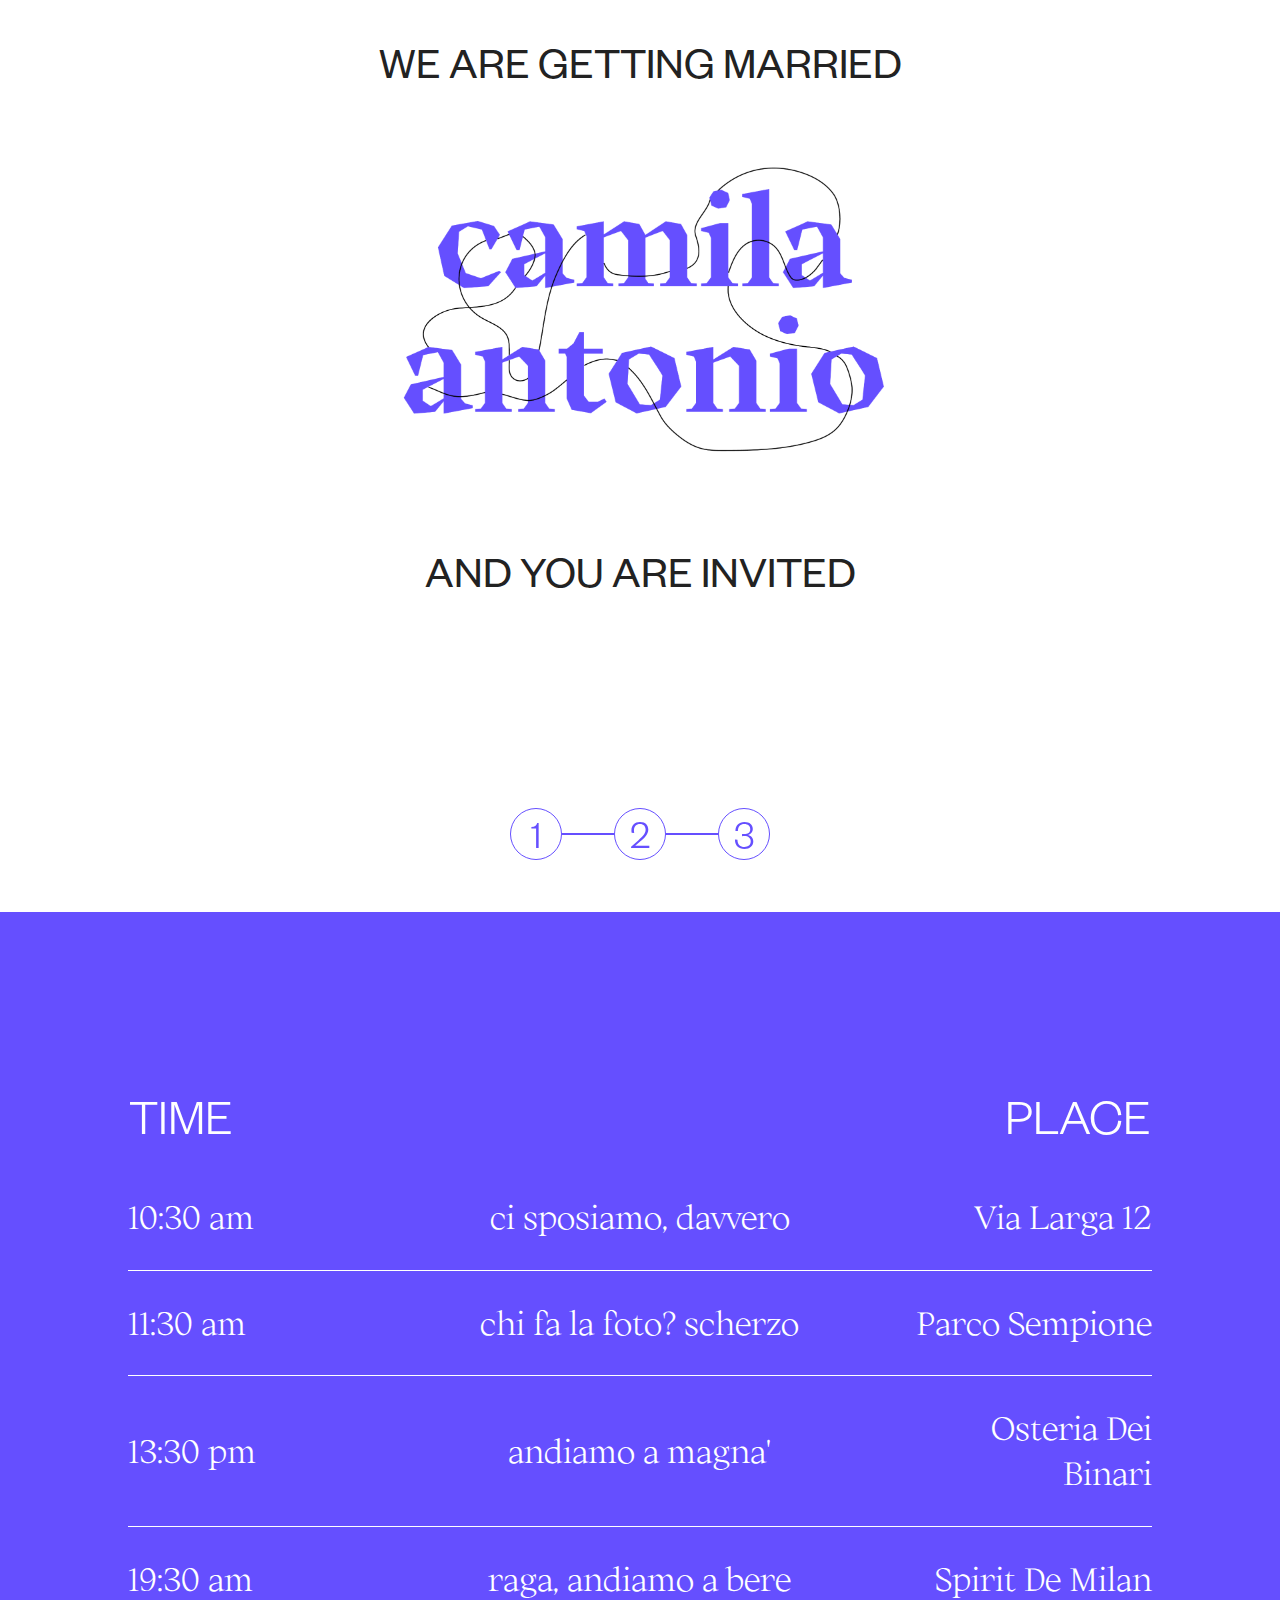
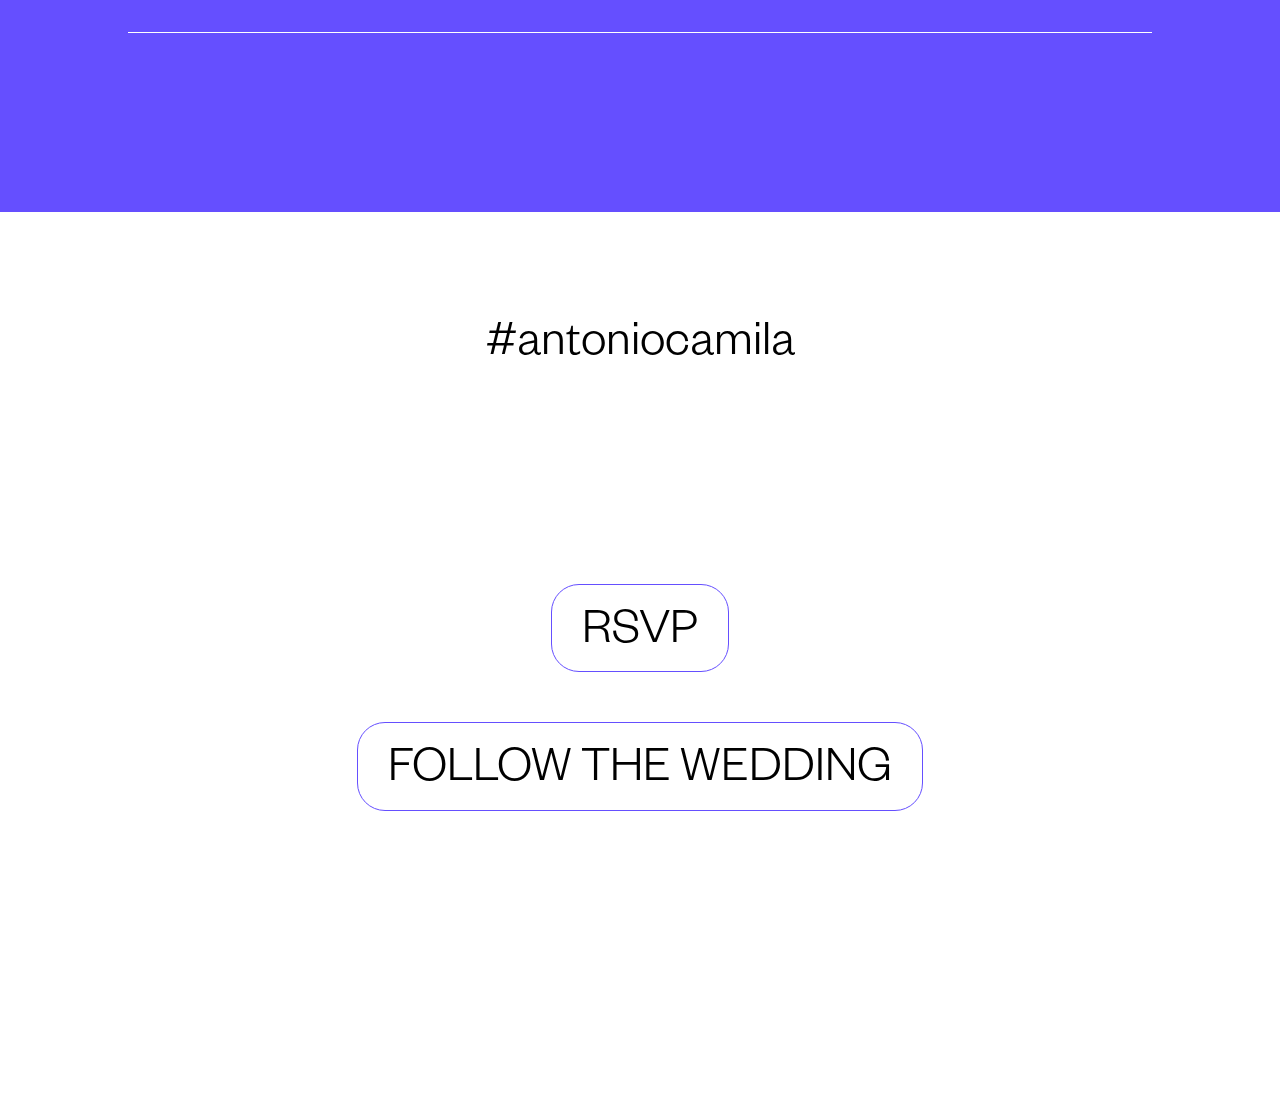
==== commit 4d75d81f: "graphic improvement" ====
--- a/index.html
+++ b/index.html
@@ -16,10 +16,11 @@
 
 <body>
   <section class="main" id="main">
-    <h1 class="uppercase font-grotesk-regular">we are getting married</h1>
+    <h1 class="uppercase font-grotesk-regular married">we are getting married</h1>
       <img class="hero" src="assets/logo-3@2x.png" alt="hero">
     <h1 class="uppercase font-grotesk-regular invited">and you are invited</h1>
-    <div id="mytimer" class="timer font-ortica-light"></div>
+    <div id="mytimer" class="timer font-ortica-bold"></div>
+    <div class="placeholder-navigation"></div>
   </section>
   <section class="timeline" id="timeline">
     <table>
@@ -29,29 +30,29 @@
         <th class="right-column uppercase">place</th>
       </tr>
       <tr class="font-ortica-light">
-        <td>10:30 am</td>
+        <td class="left-column">10:30 am</td>
         <td class="center-column">ci sposiamo, davvero</td>
         <td class="right-column" style="width: 25%"><a href="https://goo.gl/maps/X32j73TKW4fH93Zu8" target="_blank">via larga 12</a></td>
       </tr>
       <tr class="font-ortica-light">
-        <td>11:30 am</td>
+        <td class="left-column">11:30 am</td>
         <td class="center-column" style="width: 50%">chi fa la foto? scherzo</td>
         <td class="right-column"><a href="https://goo.gl/maps/VPfn3s9q8HyW8BjJA" target="_blank">parco sempione</a></td>
       </tr>
       <tr class="font-ortica-light">
-        <td>13:30 pm</td>
+        <td class="left-column">13:30 pm</td>
         <td class="center-column" style="width: 50%">andiamo a magna'</td>
         <td class="right-column"><a href="https://g.page/osteriadelbinari?share" target="_blank">Osteria dei Binari</a></td>
       </tr>
       <tr class="font-ortica-light">
-        <td>19:30 am</td>
+        <td class="left-column">19:30 am</td>
         <td class="center-column" style="width: 50%">raga, andiamo a bere</td>
         <td class="right-column"><a href="https://g.page/spiritdemilan?share" target="_blank">Spirit de Milan</a></td>
       </tr>
     </table>
   </section>
   <section class="confirmation" id="confirmation">
-    <div class="hashtag-container font-grotesk-light"><a class="hashtag" href="http://instagram.com/tags/antoniocamila" target="_blank">#antoniocamila</a></div>
+    <div id="hashtag" class="hashtag-container font-grotesk-light"><a class="hashtag" href="http://instagram.com/tags/antoniocamila" target="_blank">#antoniocamila</a></div>
     <video width="50%" src="assets/Comp.mov" muted autoplay="autoplay" loop playsinline></video>
     <div class="rsvp font-grotesk-light"><a class="button" href="https://doodle.com/poll/38eqvxg6m5szmcwc" target="_blank">RSVP</a></div>
     <div class="zoom-container uppercase font-grotesk-light">
@@ -64,7 +65,7 @@
       <span class="navigation-item-separator"></span>
       <a href="#timeline"><li class="navigation-item circled">2</li></a>
       <span class="navigation-item-separator"></span>
-      <a href="#confirmation"><li class="navigation-item circled">3</li></a>
+      <a href="#hashtag"><li class="navigation-item circled">3</li></a>
     </ul>
   </nav>
   <script src="https://ajax.googleapis.com/ajax/libs/jquery/3.5.1/jquery.min.js"></script>
--- a/css/main.css
+++ b/css/main.css
@@ -280,6 +280,11 @@
 }
 
 @font-face {
+  font-family: ortica;
+  src: url("../fonts/ortica/Ortica-Bold.woff") format("woff");
+}
+
+@font-face {
   font-family: grotesk-regular;
   src: url("../fonts/grotesk/FoundersGrotesk-Regular.otf") format("opentype");
 }
@@ -298,12 +303,27 @@
   font-weight: lighter;
 }
 
+.font-ortica-bold{
+  font-family: ortica, serif;
+}
+
 .font-grotesk-regular{
   font-family: grotesk-regular, sans-serif;
 }
 
 .font-grotesk-light{
   font-family: grotesk-light, sans-serif;
+}
+
+
+.custom-underline {
+  text-decoration: underline;
+  font-size: 10vw;
+  position: relative;
+  text-shadow: -1px -1px 0 #000, 1px -1px 0 #000, -1px 1px 0 #000, 1px 1px 0 #000;
+  color: white;
+  font-family: ortica-light;
+  background-image: linear-gradient(to top, rgba(255, 255, 0, 0), rgba(0, 0, 0, 0) 2px, #333333 2px, #333333 3px, rgba(0, 0, 0, 0) 3px);
 }
 
 /******* main********/
@@ -314,26 +334,42 @@
   align-items: center;
   position: sticky;
   height: 100vh;
+  justify-content: space-between;
+  padding-top: 12px;
+}
+
+.married{
+  margin-bottom: -35px;
 }
 
 .hero{
   max-width: 40%;
+}
+
+.invited{
+  margin: 0;
 }
 
 .timer{
   display: flex;
   font-size: 3vw;
+  color: #654FFF;
 }
 
 /********timeline*******/
 
 .timeline{
   width: 100%;
-  background-color: #4542c6;
+  background-color: #654FFF;
   display: flex;
-  padding: 100px 0 100px 0;
+  flex-direction: column;
+  height: 100vh;
   justify-content: center;
+  align-content: center;
+  align-items: center;
+  text-align: center;
   z-index: 2;
+  color: white;
 }
 
 table{
@@ -377,6 +413,20 @@
 .left-column{
   width: 25%;
   text-align: left;
+}
+
+.spirit{
+  text-decoration: underline;
+  font-size: 9vw;
+  font-family: ortica;
+  color: white;
+  margin: 0;
+}
+
+.spirit-invitation{
+  font-size: 9vw;
+  font-family: ortica;
+  margin: 0;
 }
 
 /****** confirmation *******/
@@ -384,11 +434,14 @@
   display: flex;
   flex-direction: column;
   align-items: center;
-  justify-content: center;
   background-color: white;
   z-index: 3;
   width: 100%;
-  padding: 100px 0 200px 0;
+  height: 100vh;
+}
+
+.hashtag-container{
+  margin-top: 100px;
 }
 
 .rsvp{
@@ -403,24 +456,25 @@
 
 .zoom-container{
   font-size: 4vw;
+  margin-bottom: 200px;
 }
 
 
 .button {
   background-color:white;
   border-radius:28px;
-  border:1px solid #4542c6;
+  border:1px solid #654FFF;
   display:inline-block;
   cursor:pointer;
   padding: 15px 30px 0 30px;
   text-decoration:none;
 }
 .button:hover {
-  background-color:#4542c6;
+  background-color:#654FFF;
   color: white;
 }
 .button:active {
-  background-color:#4542c6;
+  background-color:#654FFF;
   color: white;
   position:relative;
   top:1px;
@@ -430,8 +484,13 @@
 
 .navigation{
   position: fixed;
-  bottom: 10px;
+  bottom: 0;
   z-index: 100;
+}
+
+.placeholder-navigation {
+  min-height: 128px;
+  width: 100px;
 }
 
 .navigation-list{
@@ -448,7 +507,7 @@
 .navigation-item-separator{
   width: 50px;
   height: 0;
-  border: 1px solid #4542c6;
+  border: 1px solid #654FFF;
   display: inline;
 }
 
@@ -464,10 +523,10 @@
   width: 30px;
   height: 30px;
   padding: 10px 10px 10px 10px;
-  border: 1px solid #4542c6;
+  border: 1px solid #654FFF;
   line-height: 1.2;
   text-align: center;
-  color: #4542c6;
+  color: #654FFF;
 }
 
 .circled-white {
@@ -482,9 +541,42 @@
 }
 
 /***** media query*****/
-@media screen and (max-width: 992px) {
+@media screen and (max-width: 750px) {
   /******* main********/
   .hero{
+    max-width: 70%;
+  }
+  .placeholder-navigation {
+    min-height: 110px;
+    width: 115px;
+  }
+  .timer{
+    font-size: 4vw;
+  }
+
+  h1{
+    font-size: 6vw;
+  }
+
+  td{
+    font-size: 0.8em;
+  }
+
+  .hashtag{
+    font-size: 2em;
+  }
+
+  .button{
+    padding: 10px 30px 0 30px;
+  }
+
+  .zoom-container{
+    margin: 0;
+  }
+}
+
+@media screen and (max-width: 570px) {
+  .hero{
     max-width: 90%;
   }
 
@@ -496,15 +588,7 @@
     font-size: 8vw;
   }
 
-  .invited{
-    margin-bottom: 100px;
-  }
-
-  td{
-    font-size: 0.8em;
-  }
-
-  .hashtag{
-    font-size: 2em;
-  }
-}
+  .button{
+    padding: 7px 30px 0 30px;
+  }
+}
